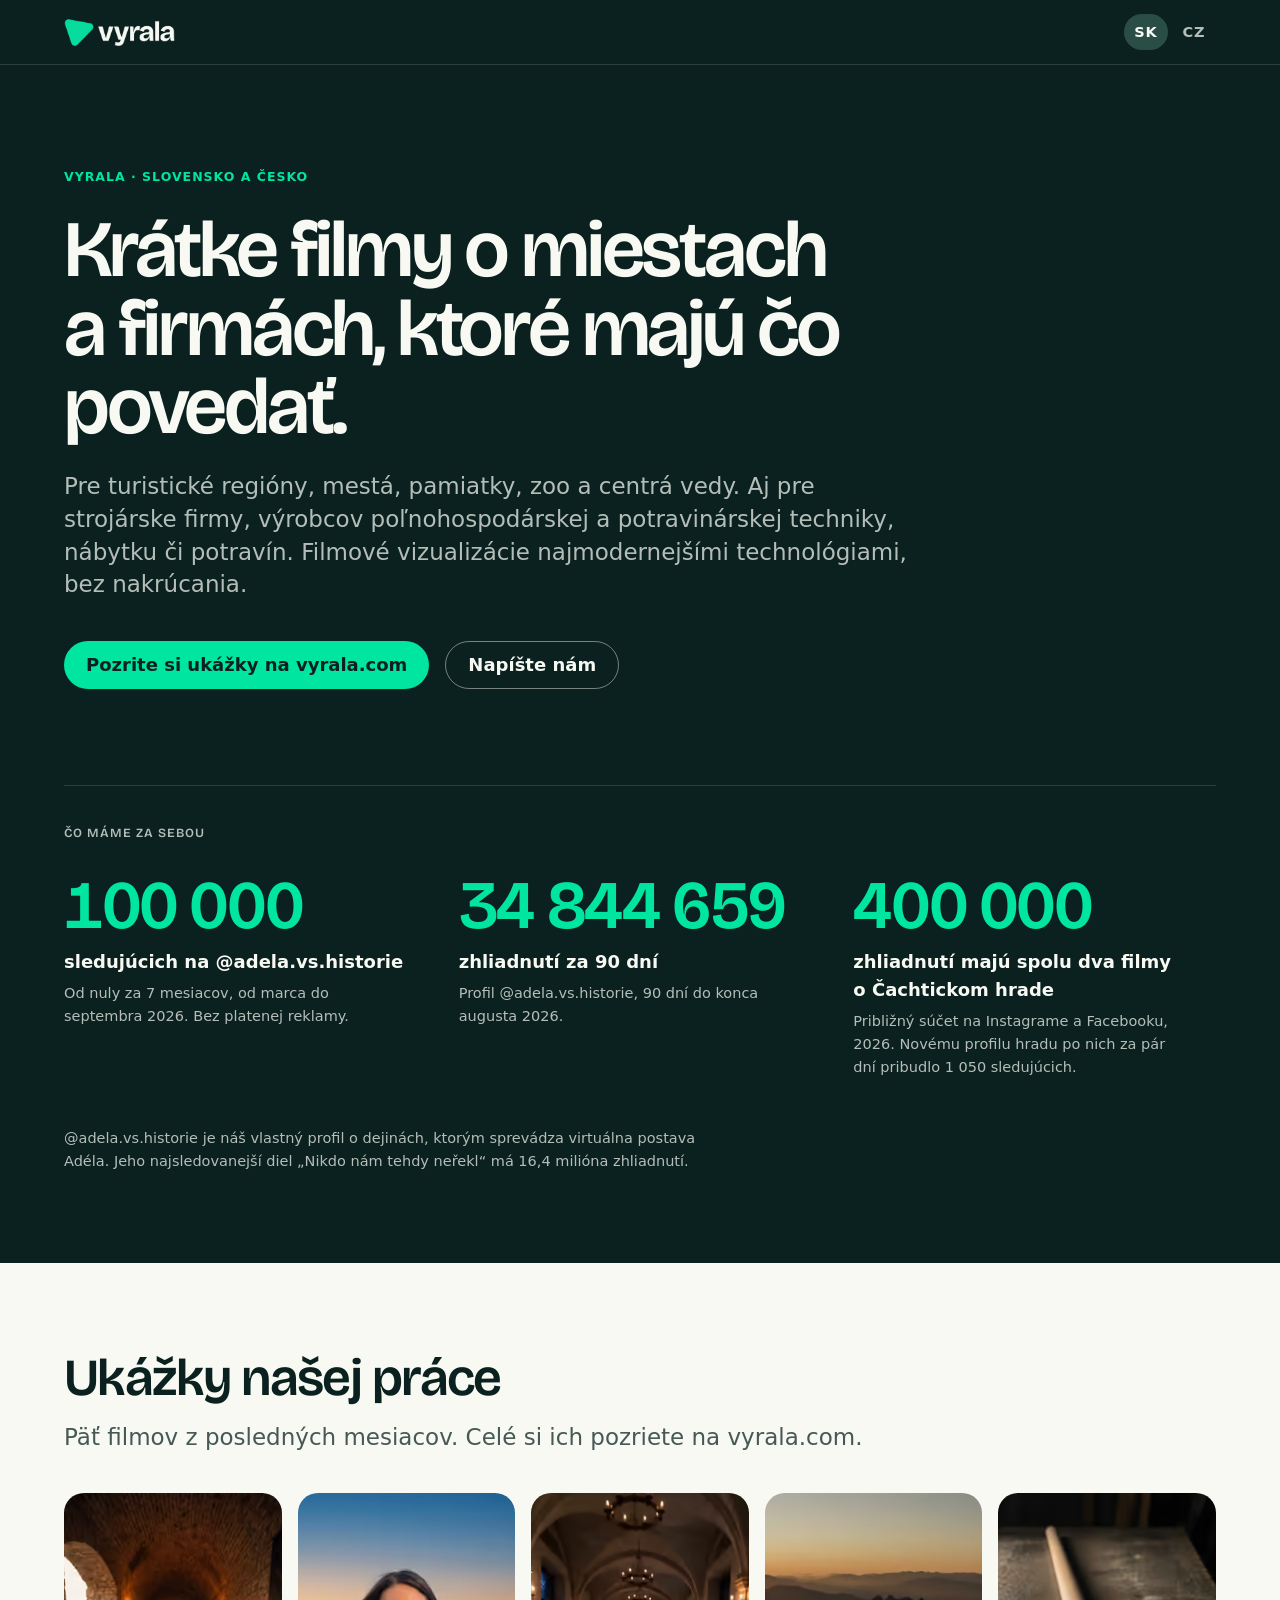
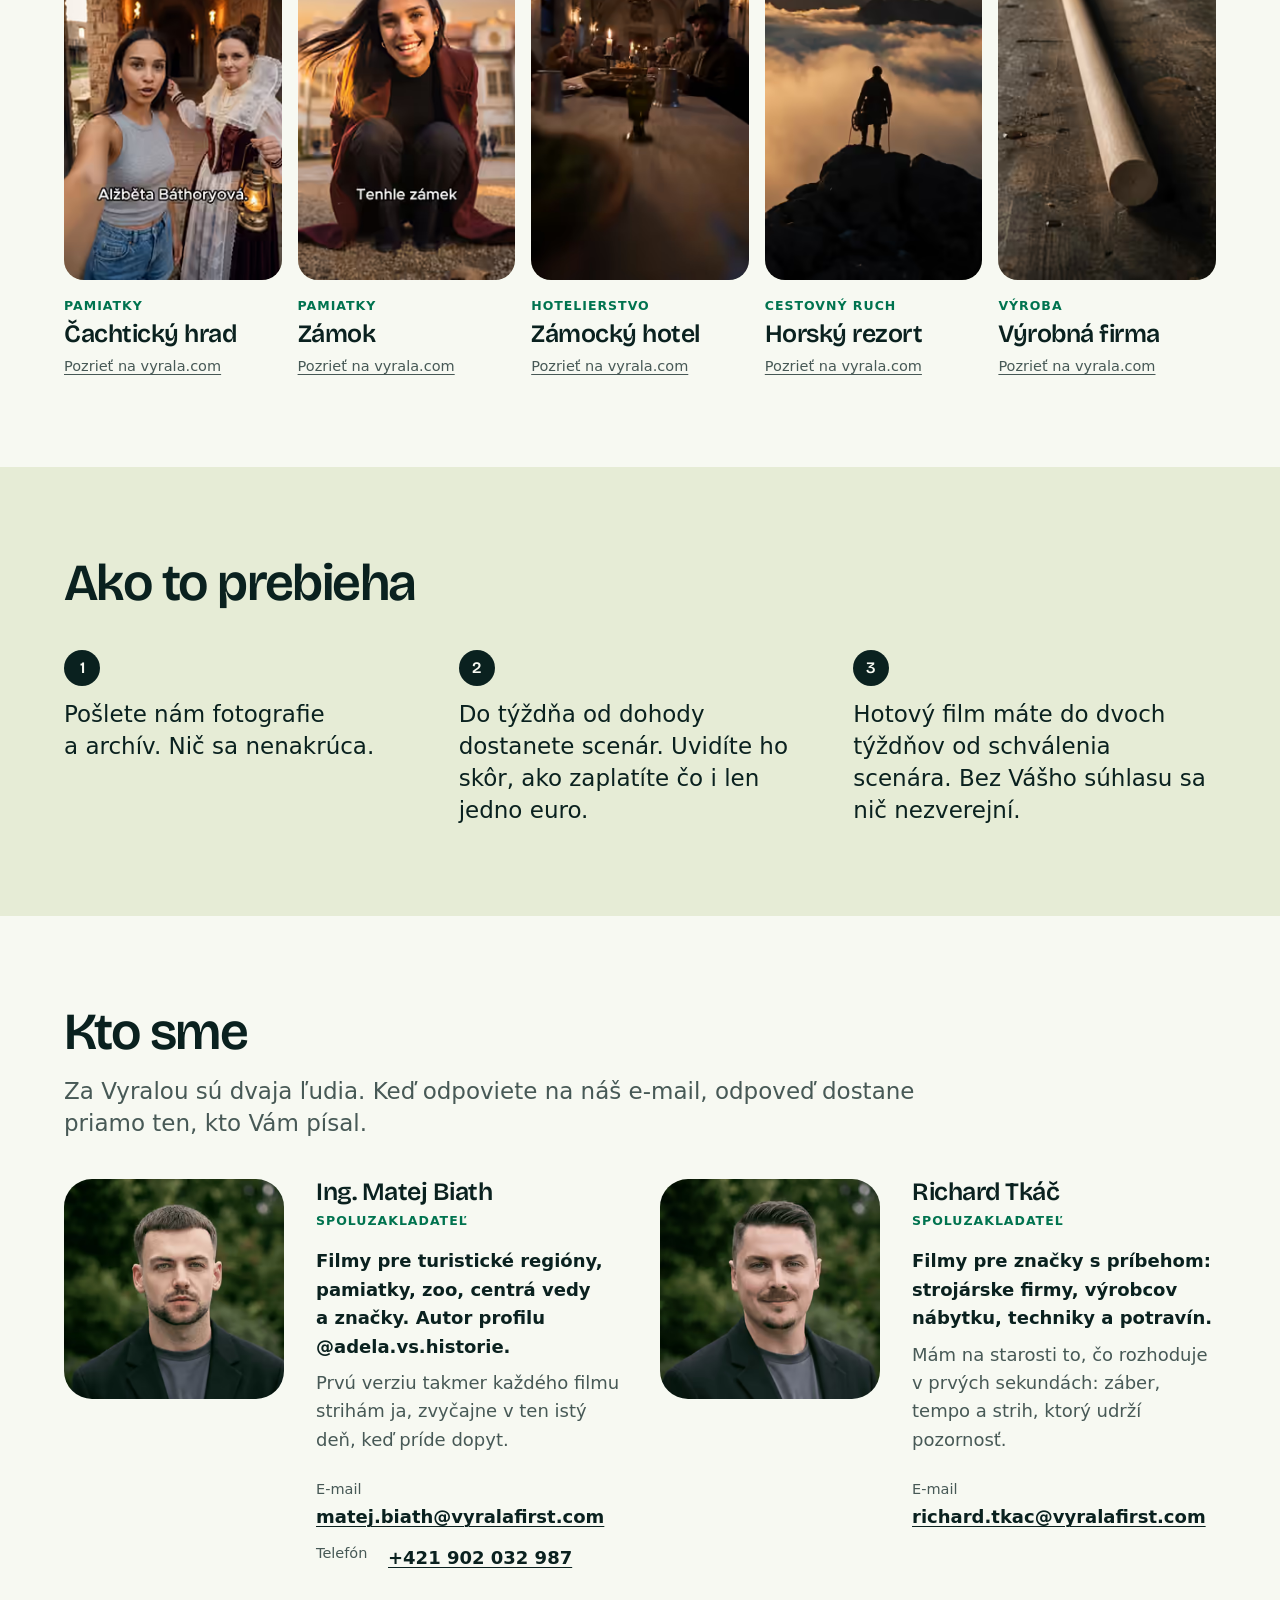
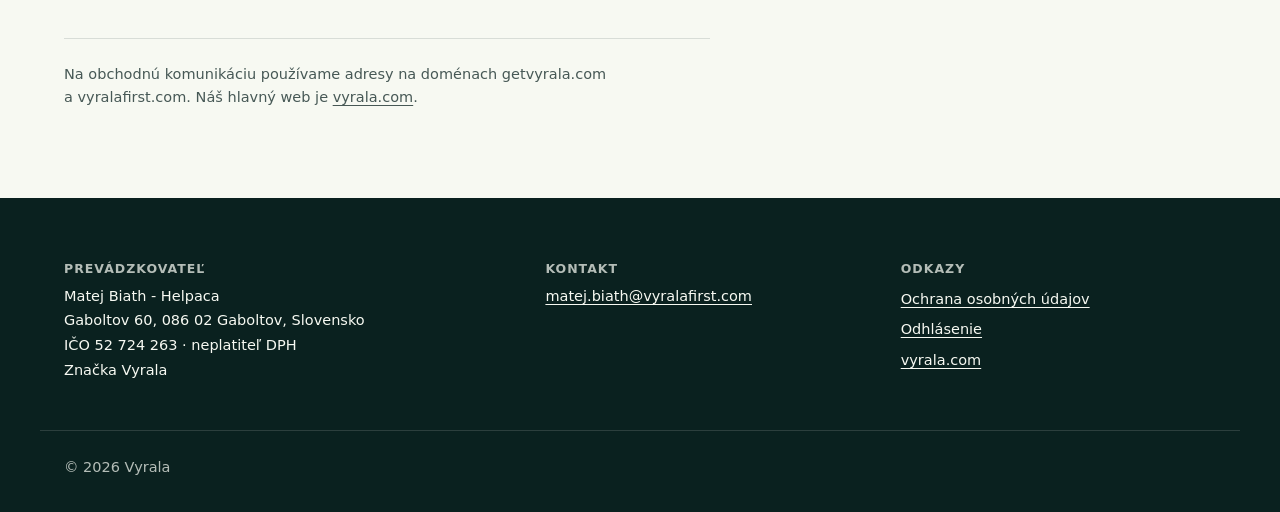
==== index.html @ 88da0f36 "Site build b573002 (custom domain comes after verification)" ====
<!DOCTYPE html>
<html lang="sk">
<head>
<meta charset="utf-8">
<meta name="viewport" content="width=device-width, initial-scale=1">
<meta http-equiv="Content-Security-Policy" content="default-src 'none'; img-src 'self'; style-src 'self'; font-src 'self'; base-uri 'none'; form-action 'none'; upgrade-insecure-requests">
<meta name="referrer" content="strict-origin-when-cross-origin">
<meta name="robots" content="noindex, follow">
<title>Vyrala · krátke filmy pre regióny, pamiatky a firmy</title>
<meta name="description" content="Krátke filmy pre turistické regióny, pamiatky, zoo, centrá vedy a výrobné firmy na Slovensku a v Česku. Nič sa nenakrúca, stačia fotografie a archív.">
<link rel="canonical" href="https://vyralafirst.com/">
<link rel="alternate" hreflang="sk" href="https://vyralafirst.com/">
<link rel="alternate" hreflang="cs" href="https://vyralafirst.com/cz/">
<link rel="alternate" hreflang="x-default" href="https://vyralafirst.com/">
<meta property="og:type" content="website">
<meta property="og:site_name" content="Vyrala">
<meta property="og:locale" content="sk_SK">
<meta property="og:title" content="Vyrala · krátke filmy pre regióny, pamiatky a firmy">
<meta property="og:description" content="Krátke filmy pre turistické regióny, pamiatky, zoo, centrá vedy a výrobné firmy na Slovensku a v Česku. Nič sa nenakrúca, stačia fotografie a archív.">
<meta property="og:url" content="https://vyralafirst.com/">
<meta property="og:image" content="https://vyralafirst.com/assets/og.jpg">
<meta property="og:image:width" content="1200">
<meta property="og:image:height" content="630">
<meta property="og:image:alt" content="Vyrala">
<meta name="twitter:card" content="summary_large_image">
<meta name="theme-color" content="#0A211F">
<link rel="icon" href="favicon.ico" sizes="32x32">
<link rel="icon" href="favicon.svg" type="image/svg+xml">
<link rel="apple-touch-icon" href="apple-touch-icon.png">
<link rel="preload" href="assets/fonts/bricolage-600-latin.woff2" as="font" type="font/woff2" crossorigin>
<link rel="stylesheet" href="assets/styles.42181ab2ae.css">
</head>
<body>
<a class="skip" href="#main">Preskočiť na obsah</a>
<header class="hdr">
  <div class="shell hdr__in">
    <a class="brand" href="" aria-label="Vyrala, úvodná stránka">
      <picture>
        <source type="image/avif" srcset="assets/img/logo.avif">
        <source type="image/webp" srcset="assets/img/logo.webp">
        <img src="assets/img/logo.png" alt="Vyrala" width="111" height="28">
      </picture>
    </a>
    <nav aria-label="Jazyk stránky"><ul class="langs"><li><a href="" hreflang="sk" lang="sk" aria-current="page" title="Slovenčina">SK</a></li><li><a href="cz/" hreflang="cs" lang="cs" title="Čeština">CZ</a></li></ul></nav>
  </div>
</header>
<main id="main">
<section class="hero s-dark" aria-labelledby="h1">
  <div class="shell">
    <p class="eyebrow cap">Vyrala · Slovensko a Česko</p>
    <h1 id="h1" class="t-hero">Krátke filmy o miestach a firmách, ktoré majú čo povedať.</h1>
    <p class="lead">Pre turistické regióny, mestá, pamiatky, zoo a centrá vedy. Aj pre strojárske firmy, výrobcov poľnohospodárskej a potravinárskej techniky, nábytku či potravín. Filmové vizualizácie najmodernejšími technológiami, bez nakrúcania.</p>
    <p class="ctas">
      <a class="btn btn--primary" href="https://vyrala.com/sk/" rel="noopener">Pozrite si ukážky na vyrala.com</a>
      <a class="btn btn--ghost" href="mailto:matej.biath@vyralafirst.com">Napíšte nám</a>
    </p>
  </div>
</section>
<section class="proof s-dark" aria-labelledby="proof-h">
  <div class="shell">
    <h2 id="proof-h" class="cap proof__h">Čo máme za sebou</h2>
    <ul class="proof__list">
    <li class="proof__item">
      <p class="proof__num num">100 000</p>
      <p class="proof__label">sledujúcich na @adela.vs.historie</p>
      <p class="proof__note">Od nuly za 7 mesiacov, od marca do septembra 2026. Bez platenej reklamy.</p>
    </li>
    <li class="proof__item">
      <p class="proof__num num">34 844 659</p>
      <p class="proof__label">zhliadnutí za 90 dní</p>
      <p class="proof__note">Profil @adela.vs.historie, 90 dní do konca augusta 2026.</p>
    </li>
    <li class="proof__item">
      <p class="proof__num num">400 000</p>
      <p class="proof__label">zhliadnutí majú spolu dva filmy o Čachtickom hrade</p>
      <p class="proof__note">Približný súčet na Instagrame a Facebooku, 2026. Novému profilu hradu po nich za pár dní pribudlo 1 050 sledujúcich.</p>
    </li>
    </ul>
    <p class="proof__adela">@adela.vs.historie je náš vlastný profil o dejinách, ktorým sprevádza virtuálna postava Adéla. Jeho najsledovanejší diel „Nikdo nám tehdy neřekl“ má 16,4 milióna zhliadnutí.</p>
  </div>
</section>
<section class="work s-light" aria-labelledby="work-h">
  <div class="shell">
    <h2 id="work-h" class="t-h2">Ukážky našej práce</h2>
    <p class="intro">Päť filmov z posledných mesiacov. Celé si ich pozriete na vyrala.com.</p>
  </div>
  <div class="shell work__rail">
    <ul class="work__list">
    <li class="card">
      <a class="card__link" href="https://vyrala.com/sk/#adela" rel="noopener">
        <picture>
  <source type="image/avif" srcset="assets/img/work-adela-01.avif 1x, assets/img/work-adela-01@2x.avif 2x">
  <source type="image/webp" srcset="assets/img/work-adela-01.webp 1x, assets/img/work-adela-01@2x.webp 2x">
  <img class="card__img" src="assets/img/work-adela-01.jpg" srcset="assets/img/work-adela-01@2x.jpg 2x" alt="Adéla a žena v dobovom odeve s lampášom v bráne Čachtického hradu" width="240" height="427" loading="lazy" decoding="async">
</picture>
        <span class="card__tag cap">Pamiatky</span>
        <span class="card__title">Čachtický hrad</span>
        <span class="card__cta">Pozrieť na vyrala.com</span>
      </a>
    </li>
    <li class="card">
      <a class="card__link" href="https://vyrala.com/sk/#work" rel="noopener">
        <picture>
  <source type="image/avif" srcset="assets/img/work-heritage-01.avif 1x, assets/img/work-heritage-01@2x.avif 2x">
  <source type="image/webp" srcset="assets/img/work-heritage-01.webp 1x, assets/img/work-heritage-01@2x.webp 2x">
  <img class="card__img" src="assets/img/work-heritage-01.jpg" srcset="assets/img/work-heritage-01@2x.jpg 2x" alt="Usmiata žena v bordovom kabáte pred zámkom vo večernom svetle" width="240" height="427" loading="lazy" decoding="async">
</picture>
        <span class="card__tag cap">Pamiatky</span>
        <span class="card__title">Zámok</span>
        <span class="card__cta">Pozrieť na vyrala.com</span>
      </a>
    </li>
    <li class="card">
      <a class="card__link" href="https://vyrala.com/sk/#work" rel="noopener">
        <picture>
  <source type="image/avif" srcset="assets/img/work-hospitality-01.avif 1x, assets/img/work-hospitality-01@2x.avif 2x">
  <source type="image/webp" srcset="assets/img/work-hospitality-01.webp 1x, assets/img/work-hospitality-01@2x.webp 2x">
  <img class="card__img" src="assets/img/work-hospitality-01.jpg" srcset="assets/img/work-hospitality-01@2x.jpg 2x" alt="Hostina pri dlhom stole v klenutej sieni osvetlenej sviečkami" width="240" height="427" loading="lazy" decoding="async">
</picture>
        <span class="card__tag cap">Hotelierstvo</span>
        <span class="card__title">Zámocký hotel</span>
        <span class="card__cta">Pozrieť na vyrala.com</span>
      </a>
    </li>
    <li class="card">
      <a class="card__link" href="https://vyrala.com/sk/#work" rel="noopener">
        <picture>
  <source type="image/avif" srcset="assets/img/work-tourism-01.avif 1x, assets/img/work-tourism-01@2x.avif 2x">
  <source type="image/webp" srcset="assets/img/work-tourism-01.webp 1x, assets/img/work-tourism-01@2x.webp 2x">
  <img class="card__img" src="assets/img/work-tourism-01.jpg" srcset="assets/img/work-tourism-01@2x.jpg 2x" alt="Postava s lanom na skalnom štíte nad morom oblakov pri západe slnka" width="240" height="427" loading="lazy" decoding="async">
</picture>
        <span class="card__tag cap">Cestovný ruch</span>
        <span class="card__title">Horský rezort</span>
        <span class="card__cta">Pozrieť na vyrala.com</span>
      </a>
    </li>
    <li class="card">
      <a class="card__link" href="https://vyrala.com/sk/#work" rel="noopener">
        <picture>
  <source type="image/avif" srcset="assets/img/work-manufacturing-01.avif 1x, assets/img/work-manufacturing-01@2x.avif 2x">
  <source type="image/webp" srcset="assets/img/work-manufacturing-01.webp 1x, assets/img/work-manufacturing-01@2x.webp 2x">
  <img class="card__img" src="assets/img/work-manufacturing-01.jpg" srcset="assets/img/work-manufacturing-01@2x.jpg 2x" alt="Hladká drevená tyč na starom pracovnom stole v dielni" width="240" height="427" loading="lazy" decoding="async">
</picture>
        <span class="card__tag cap">Výroba</span>
        <span class="card__title">Výrobná firma</span>
        <span class="card__cta">Pozrieť na vyrala.com</span>
      </a>
    </li>
    </ul>
  </div>
</section>
<section class="how s-sage" aria-labelledby="how-h">
  <div class="shell">
    <h2 id="how-h" class="t-h2">Ako to prebieha</h2>
    <ol class="how__list">
      <li>Pošlete nám fotografie a archív. Nič sa nenakrúca.</li>
      <li>Do týždňa od dohody dostanete scenár. Uvidíte ho skôr, ako zaplatíte čo i len jedno euro.</li>
      <li>Hotový film máte do dvoch týždňov od schválenia scenára. Bez Vášho súhlasu sa nič nezverejní.</li>
    </ol>
  </div>
</section>
<section class="team s-light" aria-labelledby="team-h">
  <div class="shell">
    <h2 id="team-h" class="t-h2">Kto sme</h2>
    <p class="intro">Za Vyralou sú dvaja ľudia. Keď odpoviete na náš e-mail, odpoveď dostane priamo ten, kto Vám písal.</p>
    <ul class="team__list">
    <li class="person">
      <picture>
  <source type="image/avif" srcset="assets/img/team-matej.avif 1x, assets/img/team-matej@2x.avif 2x">
  <source type="image/webp" srcset="assets/img/team-matej.webp 1x, assets/img/team-matej@2x.webp 2x">
  <img class="person__img" src="assets/img/team-matej.jpg" srcset="assets/img/team-matej@2x.jpg 2x" alt="Portrét: Matej Biath" width="320" height="320" loading="lazy" decoding="async">
</picture>
      <div class="person__body">
        <h3 class="person__name">Ing. Matej Biath</h3>
        <p class="person__role cap">Spoluzakladateľ</p>
        <p class="person__focus">Filmy pre turistické regióny, pamiatky, zoo, centrá vedy a značky. Autor profilu @adela.vs.historie.</p>
        <p class="person__bio">Prvú verziu takmer každého filmu strihám ja, zvyčajne v ten istý deň, keď príde dopyt.</p>
        <dl class="person__contact">
          <div><dt>E-mail</dt><dd><a href="mailto:matej.biath@vyralafirst.com">matej.biath@vyralafirst.com</a></dd></div>
          <div><dt>Telefón</dt><dd><a href="tel:+421902032987">+421&nbsp;902&nbsp;032&nbsp;987</a></dd></div>
        </dl>
      </div>
    </li>
    <li class="person">
      <picture>
  <source type="image/avif" srcset="assets/img/team-richard.avif 1x, assets/img/team-richard@2x.avif 2x">
  <source type="image/webp" srcset="assets/img/team-richard.webp 1x, assets/img/team-richard@2x.webp 2x">
  <img class="person__img" src="assets/img/team-richard.jpg" srcset="assets/img/team-richard@2x.jpg 2x" alt="Portrét: Richard Tkáč" width="320" height="320" loading="lazy" decoding="async">
</picture>
      <div class="person__body">
        <h3 class="person__name">Richard Tkáč</h3>
        <p class="person__role cap">Spoluzakladateľ</p>
        <p class="person__focus">Filmy pre značky s príbehom: strojárske firmy, výrobcov nábytku, techniky a potravín.</p>
        <p class="person__bio">Mám na starosti to, čo rozhoduje v prvých sekundách: záber, tempo a strih, ktorý udrží pozornosť.</p>
        <dl class="person__contact">
          <div><dt>E-mail</dt><dd><a href="mailto:richard.tkac@vyralafirst.com">richard.tkac@vyralafirst.com</a></dd></div>
          
        </dl>
      </div>
    </li>
    </ul>
    <p class="transparency">Na obchodnú komunikáciu používame adresy na doménach getvyrala.com a vyralafirst.com. Náš hlavný web je <a href="https://vyrala.com/sk/" rel="noopener">vyrala.com</a>.</p>
  </div>
</section>
</main>
<footer class="ftr">
  <div class="shell ftr__grid">
    <section aria-labelledby="ftr-imprint">
      <h2 class="cap" id="ftr-imprint">Prevádzkovateľ</h2>
      <address>Matej Biath - Helpaca<br>Gaboltov 60, 086 02 Gaboltov, Slovensko<br>IČO 52 724 263 · neplatiteľ DPH<br>Značka Vyrala</address>
    </section>
    <section aria-labelledby="ftr-contact">
      <h2 class="cap" id="ftr-contact">Kontakt</h2>
      <p><a href="mailto:matej.biath@vyralafirst.com">matej.biath@vyralafirst.com</a></p>
    </section>
    <nav aria-labelledby="ftr-links">
      <h2 class="cap" id="ftr-links">Odkazy</h2>
      <ul class="ftr__links">
        <li><a href="ochrana-udajov/">Ochrana osobných údajov</a></li>
        <li><a href="odhlasenie/">Odhlásenie</a></li>
        <li><a href="https://vyrala.com/sk/" rel="noopener">vyrala.com</a></li>
      </ul>
    </nav>
  </div>
  <div class="shell ftr__base"><p>© 2026 Vyrala</p></div>
</footer>
</body>
</html>
---- assets/styles.42181ab2ae.css ----
/* Vyrala sending-domain page. Tokens mirror vyrala-web site/dist/assets/styles.css :root
   (forest / paper / sage / accent). Single theme, like vyrala.com. No animation. */

@font-face {
  font-family: "Bricolage Grotesque";
  font-style: normal;
  font-weight: 600;
  font-display: swap;
  src: url(fonts/bricolage-600-latin.woff2) format("woff2");
  unicode-range: U+0000-00FF, U+0131, U+0152-0153, U+02BB-02BC, U+02C6, U+02DA, U+02DC, U+0304, U+0308, U+0329, U+2000-206F, U+20AC, U+2122, U+2191, U+2193, U+2212, U+2215, U+FEFF, U+FFFD;
}
@font-face {
  font-family: "Bricolage Grotesque";
  font-style: normal;
  font-weight: 600;
  font-display: swap;
  src: url(fonts/bricolage-600-latin-ext.woff2) format("woff2");
  unicode-range: U+0100-02BA, U+02BD-02C5, U+02C7-02CC, U+02CE-02D7, U+02DD-02FF, U+0304, U+0308, U+0329, U+1D00-1DBF, U+1E00-1E9F, U+1EF2-1EFF, U+2020, U+20A0-20AB, U+20AD-20C0, U+2113, U+2C60-2C7F, U+A720-A7FF;
}
/* metric-matched fallback from vyrala-web, keeps CLS at zero while the font swaps in */
@font-face {
  font-family: "Bricolage Fallback";
  src: local("Arial Bold"), local("Arial-BoldMT"), local("Arial");
  size-adjust: 103%;
  ascent-override: 93%;
  descent-override: 24%;
  line-gap-override: 0%;
}

:root {
  --paper: #F7F9F2;
  --forest: #0A211F;
  --panel: #2A4E45;
  --sage: #E6ECD6;
  --accent: #00E5A0;
  --accent-deep: #00734F;
  --mint: #8DFDBA;

  --on-dark-70: rgba(247, 249, 242, .72);
  --on-light-70: rgba(10, 33, 31, .74);
  --hair-dark: rgba(247, 249, 242, .14);
  --hair-light: rgba(10, 33, 31, .13);

  --ff-display: "Bricolage Grotesque", "Bricolage Fallback", system-ui, sans-serif;
  --ff-body: system-ui, -apple-system, "Segoe UI", Roboto, "Helvetica Neue", Arial, sans-serif;

  --fs-cap: 12.5px;
  --fs-sm: 14.5px;
  --fs-body: clamp(16px, .55vw + 14.4px, 18px);
  --fs-lead: clamp(18px, .9vw + 14.5px, 23px);
  --fs-h3: clamp(20px, .8vw + 16.5px, 25px);
  --fs-h2: clamp(30px, 3vw + 14px, 52px);
  --fs-hero: clamp(34px, 5.4vw + 12px, 80px);
  --fs-stat: clamp(38px, 4.6vw + 16px, 68px);

  --s1: 8px; --s2: 16px; --s3: 24px; --s4: 32px; --s5: 40px;
  --s6: 48px; --s7: 64px; --s8: 96px;
  --sect: clamp(56px, 7vw, 112px);
  --gut: var(--s2);

  --r-media: 20px;
  --r-plate: 28px;
  --r-pill: 999px;
}
@media (min-width: 768px) { :root { --gut: var(--s3); } }

*, *::before, *::after { box-sizing: border-box; }
html { -webkit-text-size-adjust: 100%; text-size-adjust: 100%; }
body {
  margin: 0;
  background: var(--forest);
  color: var(--paper);
  font-family: var(--ff-body);
  font-size: var(--fs-body);
  line-height: 1.58;
}
img { display: block; max-width: 100%; height: auto; }
h1, h2, h3 { font-family: var(--ff-display); font-weight: 600; line-height: 1.05; margin: 0; }
p, ul, ol, dl, dd, address { margin: 0; }
ul, ol { padding: 0; list-style: none; }
address { font-style: normal; }
a { color: inherit; text-underline-offset: .18em; text-decoration-thickness: 1px; }
a:hover { text-decoration-thickness: 2px; }
:focus-visible { outline: 3px solid var(--accent); outline-offset: 3px; border-radius: 4px; }
.s-light :focus-visible, .s-sage :focus-visible { outline-color: var(--accent-deep); }

.shell { max-width: 1200px; margin-inline: auto; padding-inline: var(--gut); }
.cap { font-size: var(--fs-cap); font-weight: 600; letter-spacing: .08em; text-transform: uppercase; }
.num { font-variant-numeric: tabular-nums; }
.dim { color: var(--on-light-70); }
.t-hero { font-size: var(--fs-hero); letter-spacing: -.04em; line-height: .98; }
.t-h2 { font-size: var(--fs-h2); letter-spacing: -.03em; line-height: 1.02; }
.intro { max-width: 60ch; margin-top: var(--s2); color: var(--on-light-70); font-size: var(--fs-lead); line-height: 1.4; }

.s-dark { background: var(--forest); color: var(--paper); }
.s-light { background: var(--paper); color: var(--forest); }
.s-sage { background: var(--sage); color: var(--forest); }

.skip { position: absolute; left: var(--s2); top: -100px; z-index: 10; padding: var(--s1) var(--s2); background: var(--accent); color: var(--forest); font-weight: 600; border-radius: var(--r-pill); }
.skip:focus { top: var(--s1); }

/* header */
.hdr { background: var(--forest); border-bottom: 1px solid var(--hair-dark); }
.hdr__in { display: flex; align-items: center; justify-content: space-between; min-height: 64px; gap: var(--s2); }
.brand { display: inline-flex; padding: var(--s1) 0; }
.brand img { width: 111px; height: 28px; }
.langs { display: flex; gap: 4px; }
.langs a {
  display: inline-flex; align-items: center; justify-content: center;
  min-width: 44px; min-height: 36px; padding: 0 var(--s1);
  border-radius: var(--r-pill); font-size: var(--fs-sm); font-weight: 600; letter-spacing: .06em;
  text-decoration: none; color: var(--on-dark-70);
}
.langs a:hover { color: var(--paper); }
.langs a[aria-current="page"] { background: var(--panel); color: var(--paper); }

/* hero */
.hero { padding-block: clamp(48px, 8vw, 120px) var(--s6); }
.eyebrow { color: var(--accent); margin-bottom: var(--s3); }
.hero h1 { max-width: 16ch; }
.lead { max-width: 58ch; margin-top: var(--s3); font-size: var(--fs-lead); line-height: 1.42; color: var(--on-dark-70); }
.ctas { display: flex; flex-wrap: wrap; gap: var(--s2); margin-top: var(--s5); }

.btn {
  display: inline-flex; flex-direction: column; justify-content: center; align-items: flex-start;
  min-height: 48px; padding: 12px 22px; border-radius: var(--r-pill);
  font-weight: 600; text-decoration: none; line-height: 1.25;
}
.btn--primary { background: var(--accent); color: var(--forest); }
.btn--primary:hover { background: var(--mint); }
.btn--ghost { border: 1.5px solid var(--hair-dark); border-color: rgba(247, 249, 242, .45); color: var(--paper); }
.btn--ghost:hover { border-color: var(--paper); }
.btn--dark { background: var(--forest); color: var(--paper); border-radius: 18px; padding: 14px 22px; }
.btn--dark:hover { background: var(--panel); }
.btn__sub { font-weight: 400; font-size: var(--fs-sm); color: var(--on-dark-70); overflow-wrap: anywhere; }

/* proof strip */
.proof { padding-block: var(--s6) var(--sect); }
.proof__h { color: var(--on-dark-70); padding-top: var(--s5); border-top: 1px solid var(--hair-dark); }
.proof__list { display: grid; gap: var(--s5); margin-top: var(--s4); }
.proof__num { font-family: var(--ff-display); font-weight: 600; font-size: var(--fs-stat); line-height: 1; letter-spacing: -.035em; color: var(--accent); white-space: nowrap; }
.proof__label { margin-top: var(--s1); font-weight: 600; max-width: 30ch; }
.proof__note { margin-top: 6px; font-size: var(--fs-sm); color: var(--on-dark-70); max-width: 36ch; }
.proof__adela { margin-top: var(--s6); max-width: 70ch; font-size: var(--fs-sm); color: var(--on-dark-70); }
@media (min-width: 900px) { .proof__list { grid-template-columns: repeat(3, 1fr); gap: var(--s4); } }

/* portfolio */
.work { padding-block: var(--sect); }
.work__rail { margin-top: var(--s5); }
.work__list {
  display: grid; grid-auto-flow: column; grid-auto-columns: min(62vw, 240px); gap: var(--s2);
  overflow-x: auto; scroll-snap-type: x mandatory; overscroll-behavior-x: contain;
  padding-bottom: var(--s2); scrollbar-width: thin;
}
.card { scroll-snap-align: start; }
.card__link { display: flex; flex-direction: column; text-decoration: none; border-radius: var(--r-media); }
.card__img { width: 100%; aspect-ratio: 9 / 16; object-fit: cover; border-radius: var(--r-media); background: var(--sage); }
.card__tag { margin-top: var(--s2); color: var(--accent-deep); }
.card__title { margin-top: 4px; font-family: var(--ff-display); font-weight: 600; font-size: var(--fs-h3); letter-spacing: -.02em; line-height: 1.15; }
.card__cta { margin-top: 6px; font-size: var(--fs-sm); color: var(--on-light-70); text-decoration: underline; text-underline-offset: .18em; }
.card__link:hover .card__cta { color: var(--forest); }
@media (min-width: 1024px) {
  .work__list { grid-auto-flow: row; grid-template-columns: repeat(5, 1fr); overflow: visible; padding-bottom: 0; }
}

/* how */
.how { padding-block: var(--sect); }
.how__list { counter-reset: step; display: grid; gap: var(--s4); margin-top: var(--s5); }
.how__list li { counter-increment: step; position: relative; padding-top: var(--s6); max-width: 36ch; font-size: var(--fs-lead); line-height: 1.4; }
.how__list li::before {
  content: counter(step); position: absolute; top: 0; left: 0;
  width: 36px; height: 36px; display: grid; place-items: center; border-radius: 50%;
  background: var(--forest); color: var(--paper); font-family: var(--ff-display); font-weight: 600; font-size: 16px;
}
@media (min-width: 900px) { .how__list { grid-template-columns: repeat(3, 1fr); } }

/* team */
.team { padding-block: var(--sect); }
.team__list { display: grid; gap: var(--s6); margin-top: var(--s5); }
.person { display: grid; gap: var(--s3); align-content: start; }
.person__img { width: 100%; max-width: 320px; aspect-ratio: 1; object-fit: cover; border-radius: var(--r-plate); }
.person__name { font-size: var(--fs-h3); letter-spacing: -.02em; }
.person__role { margin-top: 6px; color: var(--accent-deep); }
.person__focus { margin-top: var(--s2); font-weight: 600; }
.person__bio { margin-top: var(--s1); color: var(--on-light-70); }
.person__contact { margin-top: var(--s3); display: grid; gap: var(--s1); }
.person__contact div { display: flex; flex-wrap: wrap; gap: 0 var(--s1); }
.person__contact dt { font-size: var(--fs-sm); color: var(--on-light-70); min-width: 64px; }
.person__contact dd a { display: inline-block; padding-block: 2px; font-weight: 600; overflow-wrap: anywhere; }
@media (min-width: 768px) { .team__list { grid-template-columns: 1fr 1fr; gap: var(--s5); } }
@media (min-width: 1024px) { .person { grid-template-columns: 220px 1fr; gap: var(--s4); } }
.transparency { margin-top: var(--s7); padding-top: var(--s3); border-top: 1px solid var(--hair-light); max-width: 70ch; font-size: var(--fs-sm); color: var(--on-light-70); }

/* text pages */
.doc { padding-block: clamp(48px, 7vw, 96px) var(--sect); }
.doc__in { max-width: calc(72ch + 2 * var(--gut)); }
.doc h2 { font-size: var(--fs-h3); letter-spacing: -.02em; margin-top: var(--s5); }
.doc p { margin-top: var(--s2); max-width: 70ch; }
.doc .intro { margin-top: var(--s3); }
.doc p.callout, .doc .callout { margin-top: var(--s5); padding: var(--s3); border-radius: var(--r-media); background: var(--sage); }
.doc .callout h2 { margin-top: 0; }
.doc__updated { font-size: var(--fs-sm); color: var(--on-light-70); margin-top: var(--s6) !important; }
.optout__btns { display: grid; gap: var(--s2); margin-top: var(--s4); max-width: 480px; }
.optout__btns .btn { width: 100%; }

/* footer */
.ftr { background: var(--forest); color: var(--paper); padding-block: var(--s7) var(--s4); font-size: var(--fs-sm); }
.ftr__grid { display: grid; gap: var(--s5); }
.ftr h2 { font-family: var(--ff-body); color: var(--on-dark-70); margin-bottom: var(--s1); }
.ftr address, .ftr p { line-height: 1.7; }
.ftr__links li a { display: inline-block; padding-block: 4px; }
.ftr__base { margin-top: var(--s6); padding-top: var(--s3); border-top: 1px solid var(--hair-dark); color: var(--on-dark-70); }
@media (min-width: 768px) { .ftr__grid { grid-template-columns: 1.4fr 1fr 1fr; } }

@media (prefers-reduced-motion: reduce) { * { scroll-behavior: auto !important; } }
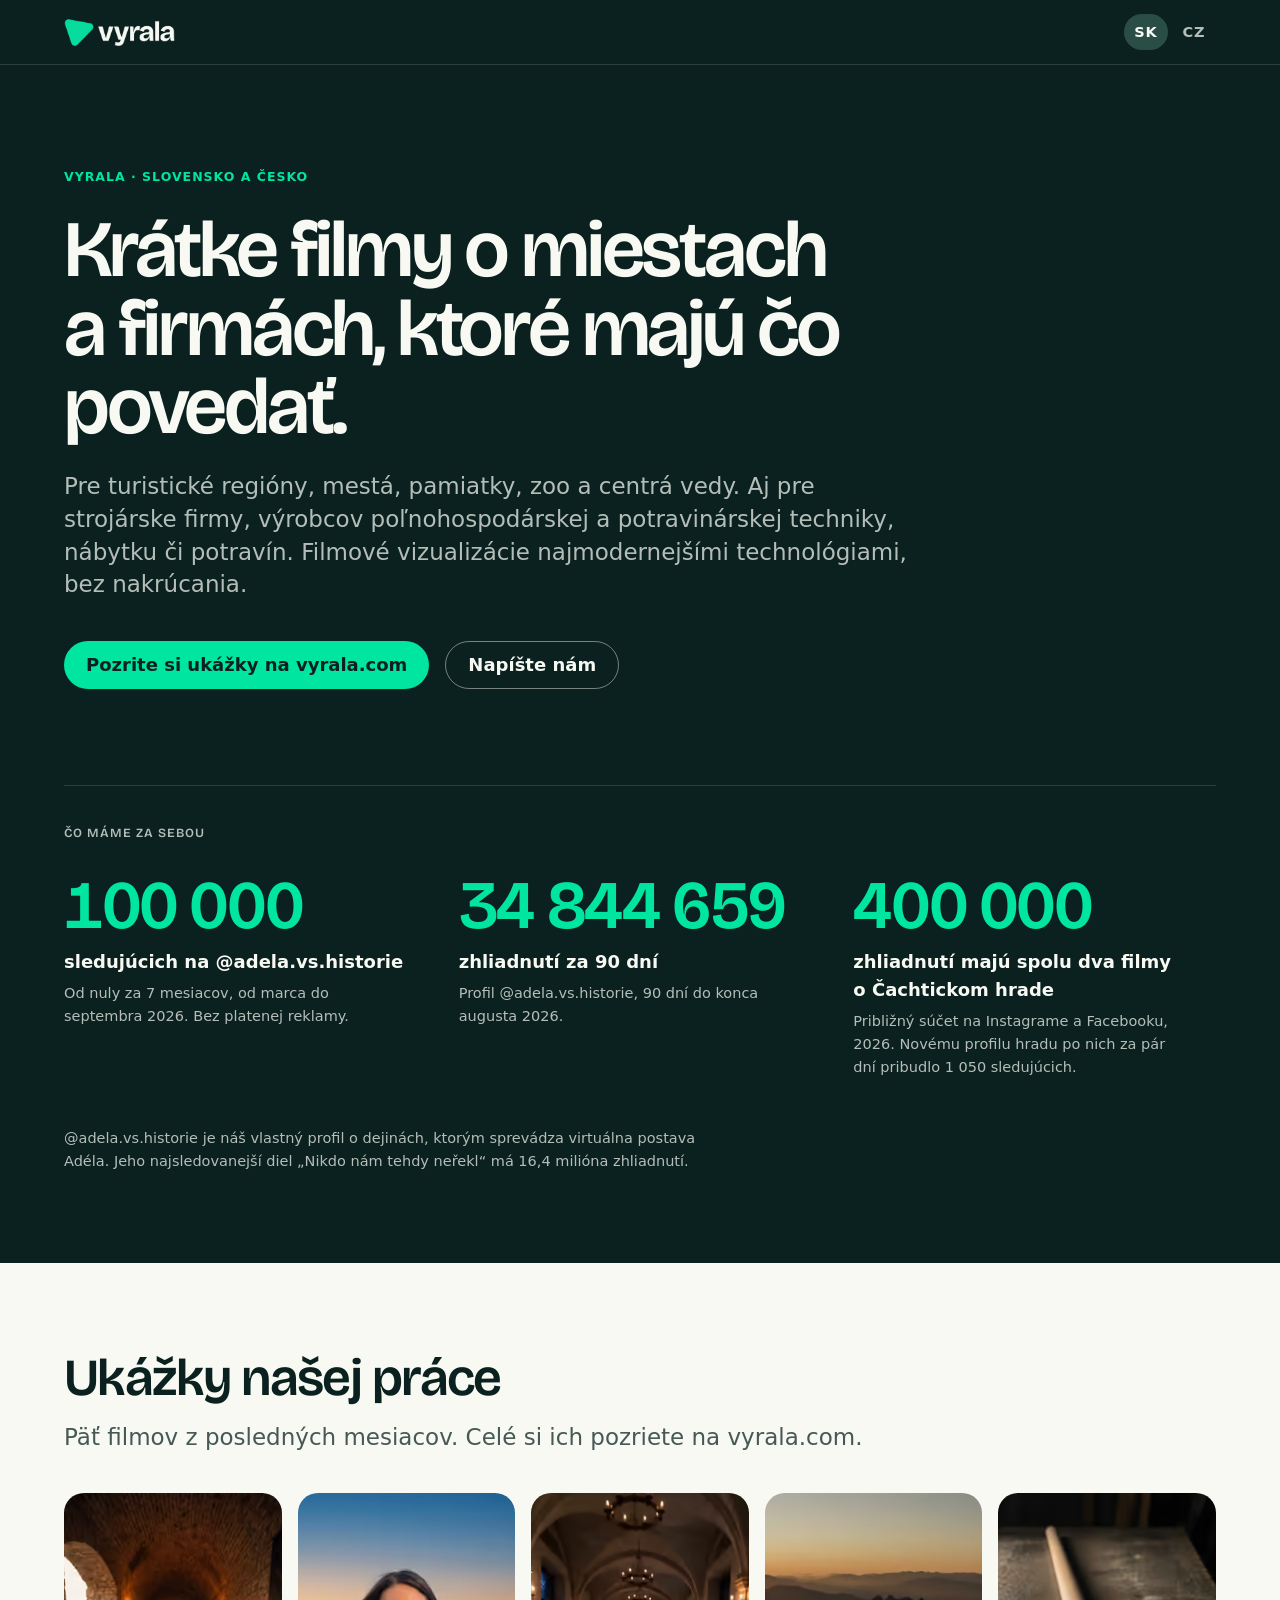
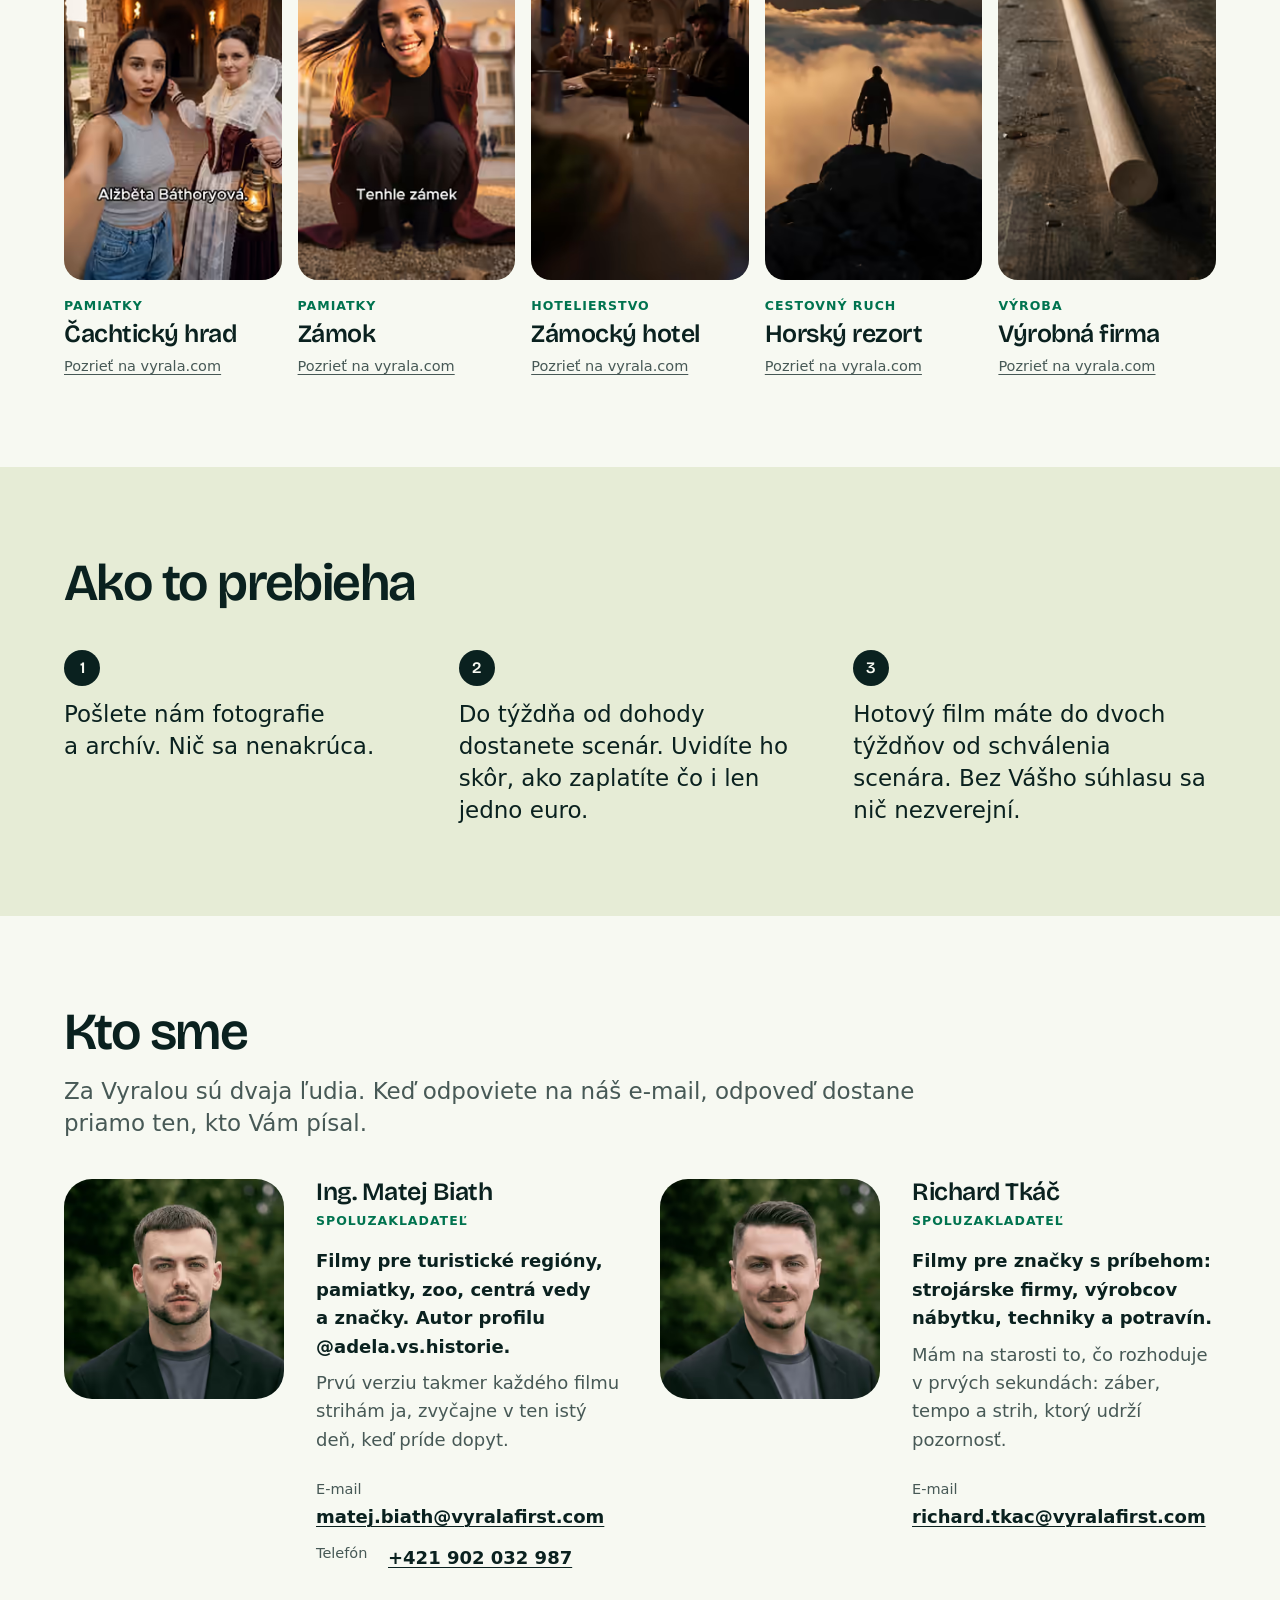
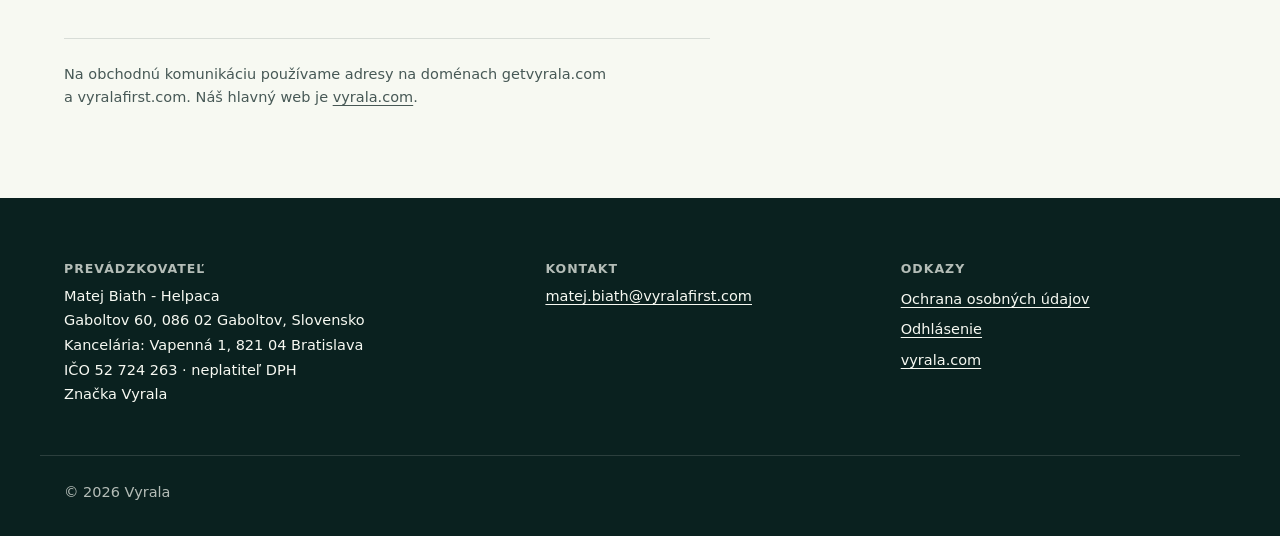
==== commit 2f531fc3: "Site build 8621146" ====
--- a/index.html
+++ b/index.html
@@ -207,7 +207,7 @@
   <div class="shell ftr__grid">
     <section aria-labelledby="ftr-imprint">
       <h2 class="cap" id="ftr-imprint">Prevádzkovateľ</h2>
-      <address>Matej Biath - Helpaca<br>Gaboltov 60, 086 02 Gaboltov, Slovensko<br>IČO 52 724 263 · neplatiteľ DPH<br>Značka Vyrala</address>
+      <address>Matej Biath - Helpaca<br>Gaboltov 60, 086 02 Gaboltov, Slovensko<br>Kancelária: Vapenná 1, 821 04 Bratislava<br>IČO 52 724 263 · neplatiteľ DPH<br>Značka Vyrala</address>
     </section>
     <section aria-labelledby="ftr-contact">
       <h2 class="cap" id="ftr-contact">Kontakt</h2>
